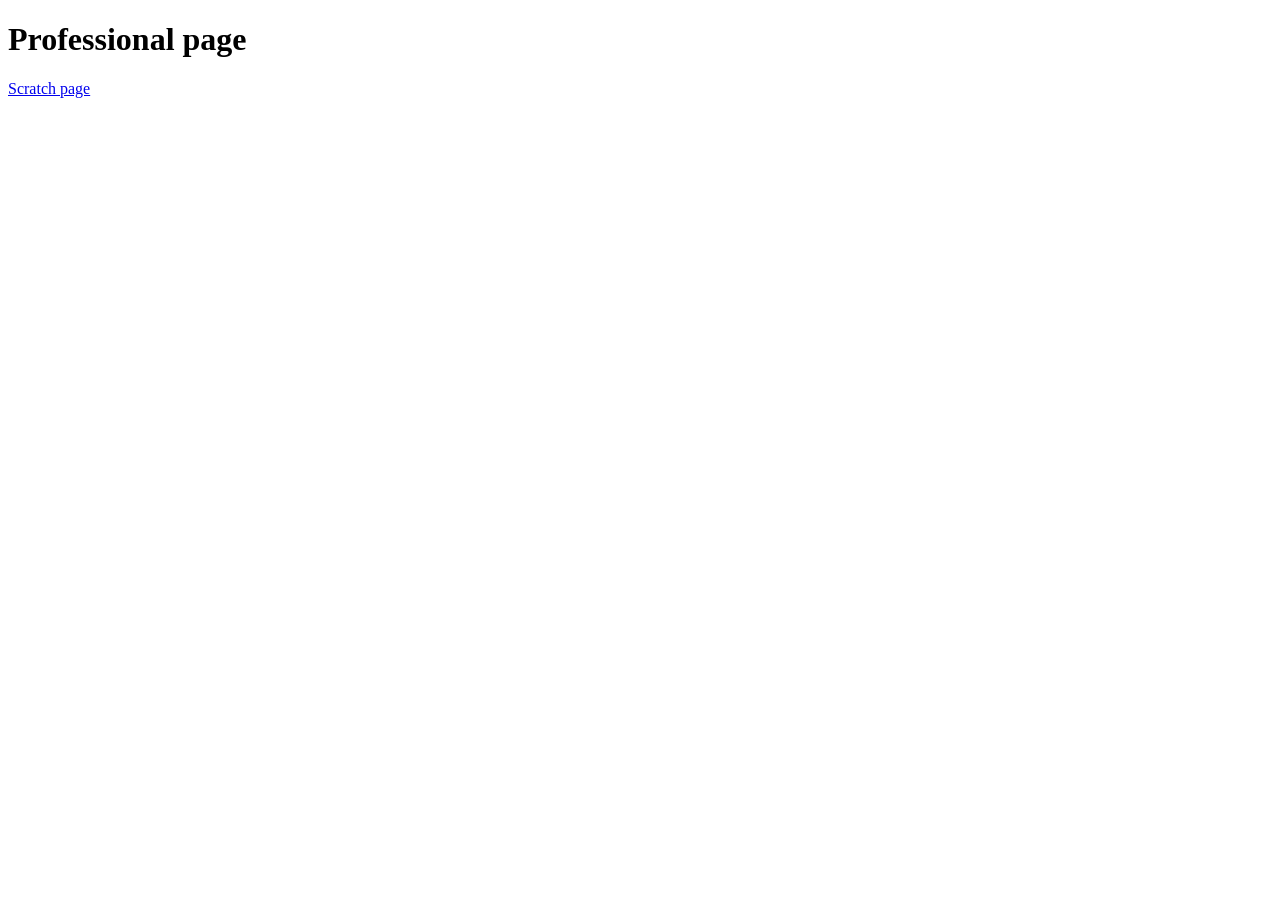
==== index.html @ d6252afb "First Commit" ====
<!DOCTYPE html>
<html lang="en">
<head>
    <meta charset="UTF-8">
    <meta name="viewport" content="width=device-width, initial-scale=1.0">
    <title>Document</title>
</head>
<body>
    <h1>Professional page</h1>
    <a href="scratch.html">Scratch page</a>
</body>
</html>
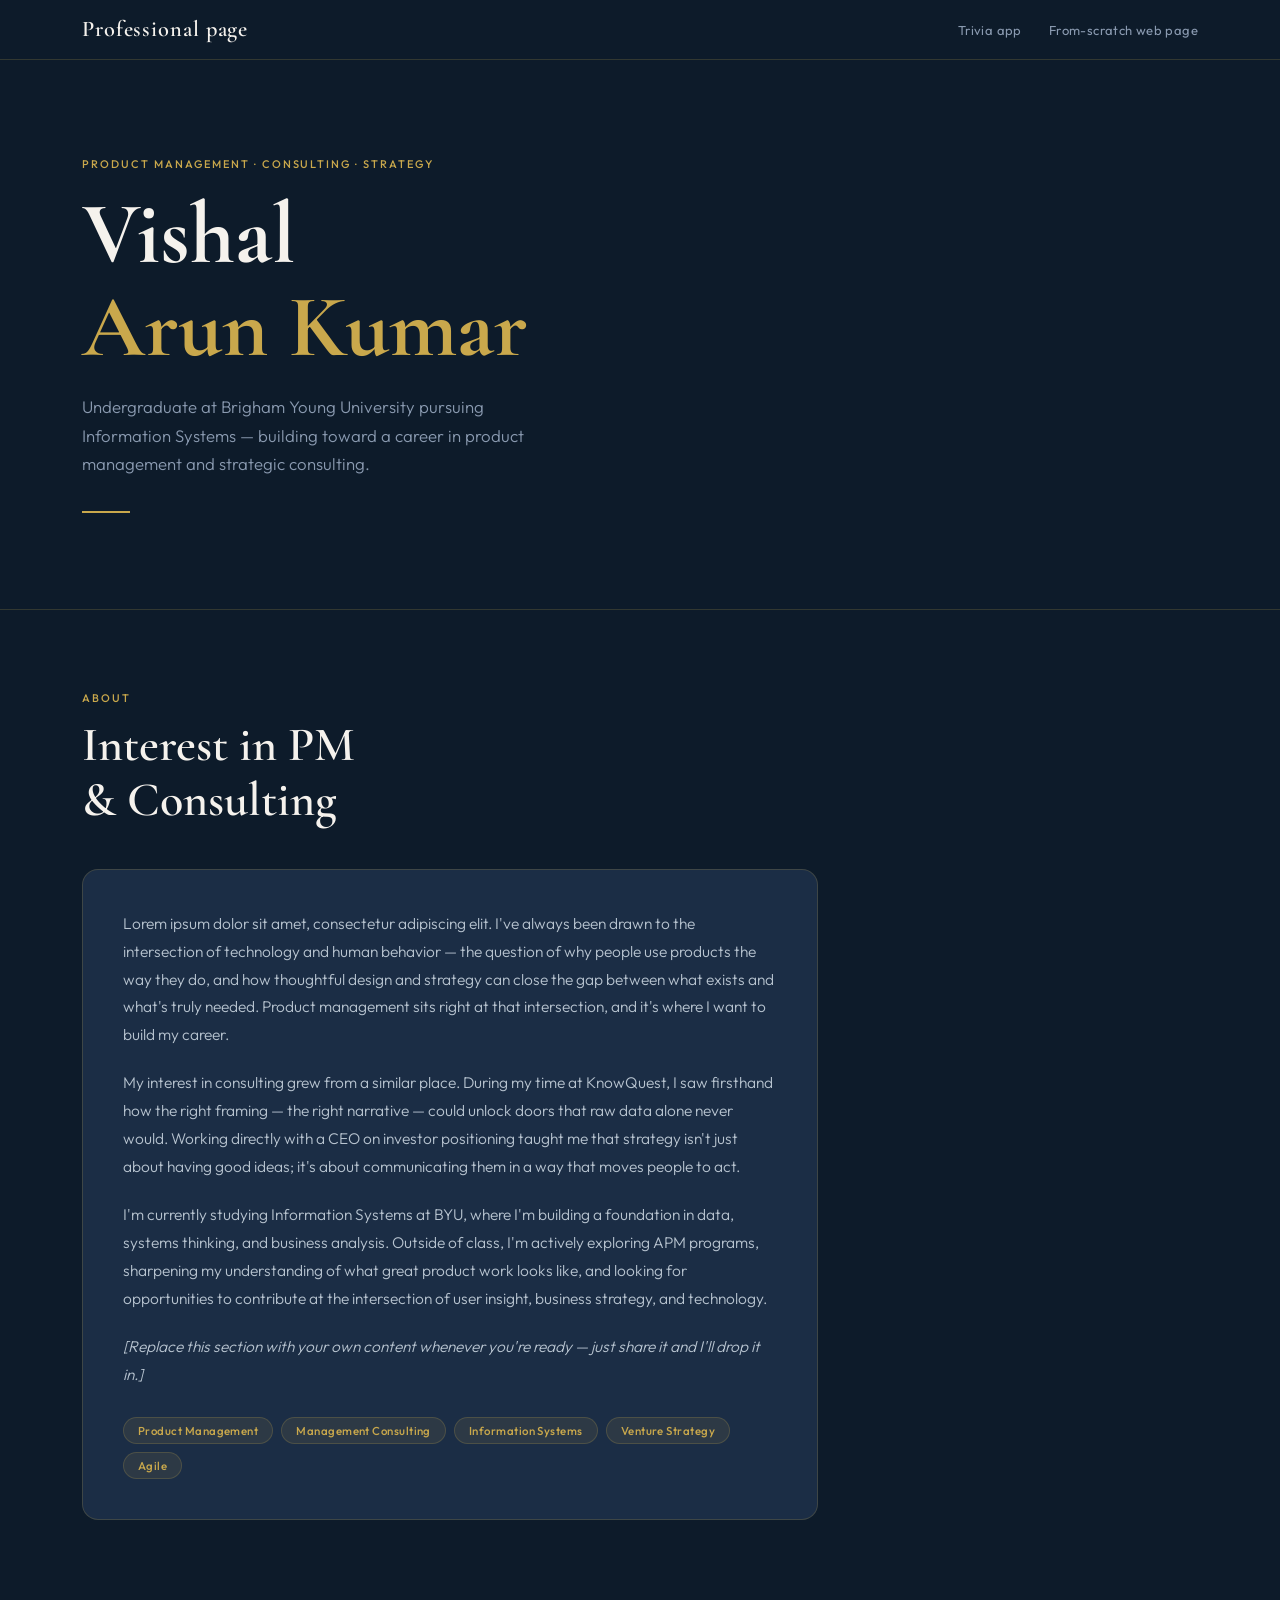
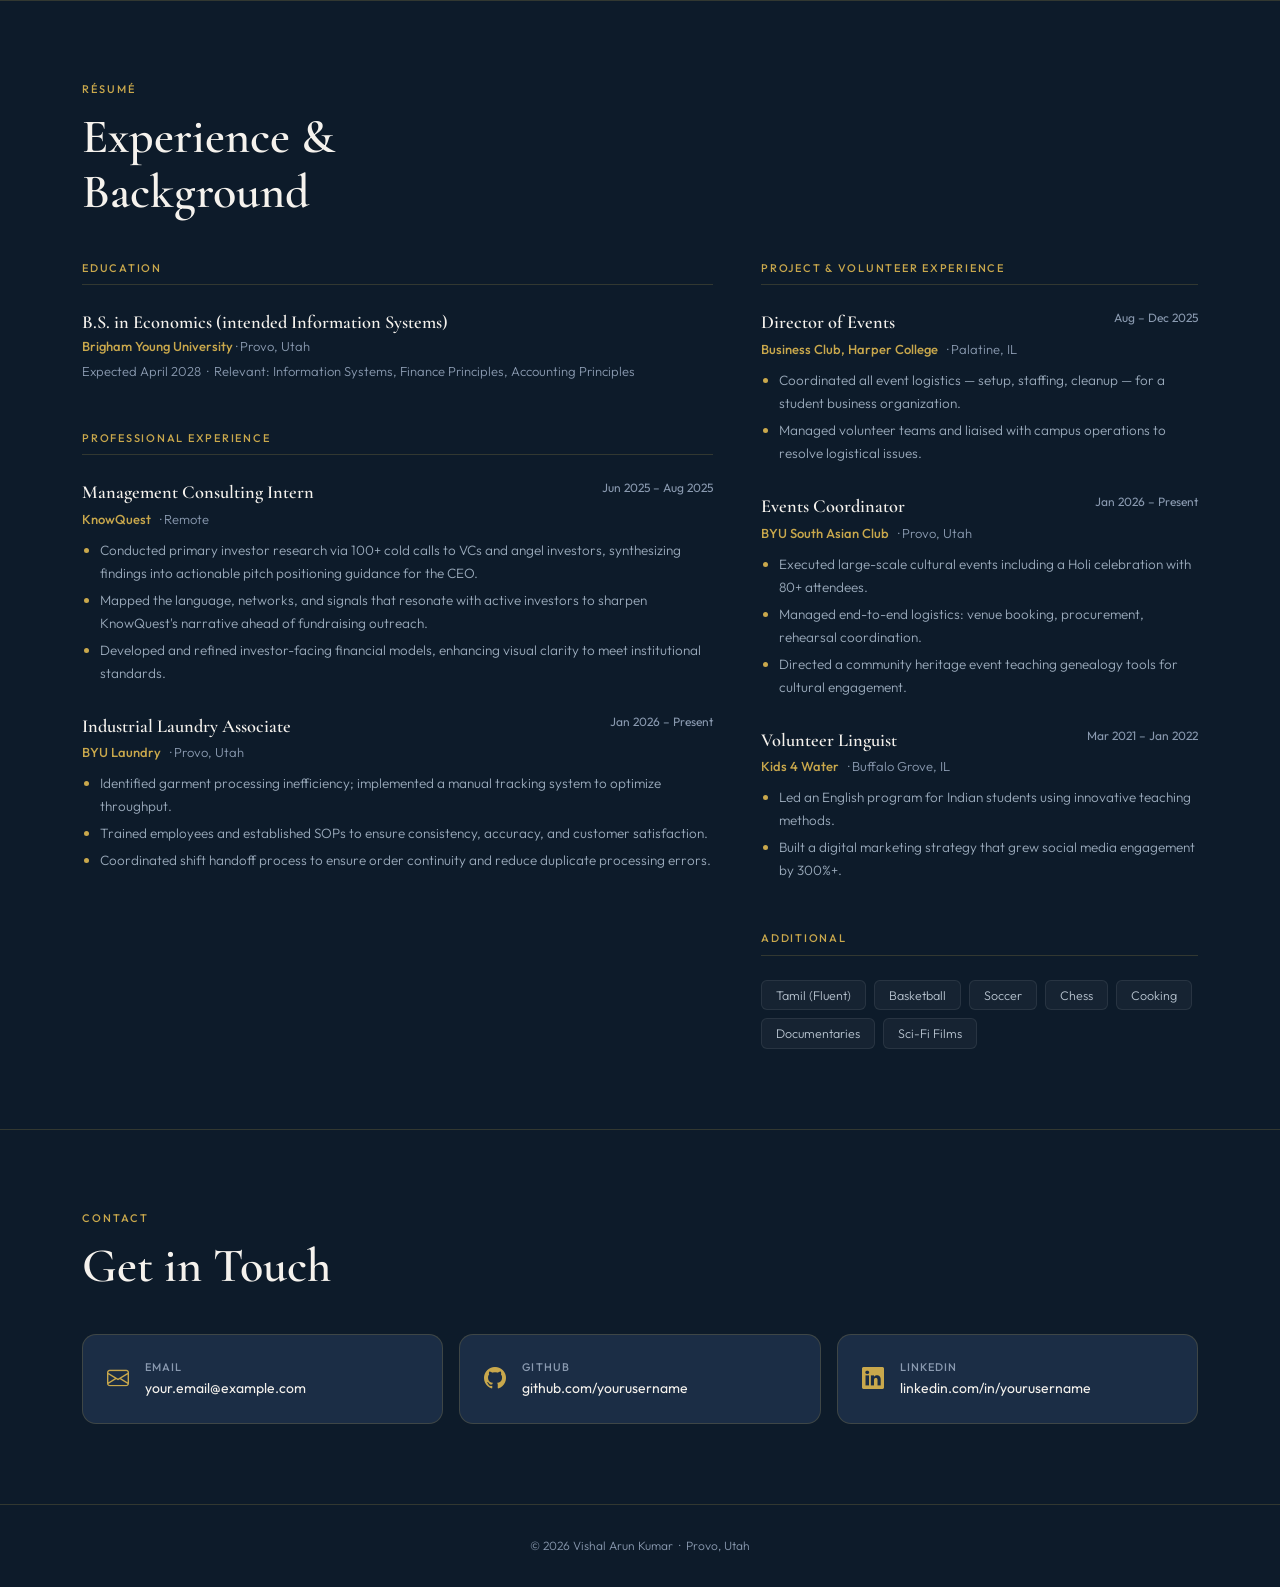
==== commit 6a241a15: "First Commit" ====
--- a/index.html
+++ b/index.html
@@ -3,10 +3,230 @@
 <head>
     <meta charset="UTF-8">
     <meta name="viewport" content="width=device-width, initial-scale=1.0">
-    <title>Document</title>
+    <title>Vishal Arun Kumar</title>
+
+    <!-- Bootstrap 5 -->
+    <link href="https://cdn.jsdelivr.net/npm/bootstrap@5.3.3/dist/css/bootstrap.min.css" rel="stylesheet">
+    <!-- Bootstrap Icons -->
+    <link href="https://cdn.jsdelivr.net/npm/bootstrap-icons@1.11.3/font/bootstrap-icons.min.css" rel="stylesheet">
+    <!-- Google Fonts -->
+    <link href="https://fonts.googleapis.com/css2?family=Cormorant+Garamond:wght@400;600;700&family=Outfit:wght@300;400;500&display=swap" rel="stylesheet">
+    <!-- CSS -->
+    <link rel="stylesheet" href="index.css">
+
 </head>
 <body>
-    <h1>Professional page</h1>
-    <a href="scratch.html">Scratch page</a>
+
+    <!-- HEADER -->
+    <header>
+        <div class="container d-flex align-items-center justify-content-between">
+            <h1>Professional page</h1>
+            <nav>
+                <a href="cake-trivia.html">Trivia app</a>
+                <a href="scratch.html">From-scratch web page</a>
+            </nav>
+        </div>
+    </header>
+
+    <!-- HERO -->
+    <div class="hero">
+        <div class="container">
+            <div class="hero-eyebrow">Product Management · Consulting · Strategy</div>
+            <div class="hero-name">Vishal<br><span>Arun Kumar</span></div>
+            <p class="hero-sub">Undergraduate at Brigham Young University pursuing Information Systems — building toward a career in product management and strategic consulting.</p>
+            <div class="hero-divider"></div>
+        </div>
+    </div>
+
+    <!-- SECTION 1: ABOUT -->
+    <section id="about">
+        <div class="container">
+            <div class="section-label">About</div>
+            <div class="section-title">Interest in PM<br>&amp; Consulting</div>
+            <div class="row">
+                <div class="col-lg-8">
+                    <div class="about-card">
+                        <p>
+                            Lorem ipsum dolor sit amet, consectetur adipiscing elit. I've always been drawn to the intersection of technology and human behavior — the question of why people use products the way they do, and how thoughtful design and strategy can close the gap between what exists and what's truly needed. Product management sits right at that intersection, and it's where I want to build my career.
+                        </p>
+                        <p>
+                            My interest in consulting grew from a similar place. During my time at KnowQuest, I saw firsthand how the right framing — the right narrative — could unlock doors that raw data alone never would. Working directly with a CEO on investor positioning taught me that strategy isn't just about having good ideas; it's about communicating them in a way that moves people to act.
+                        </p>
+                        <p>
+                            I'm currently studying Information Systems at BYU, where I'm building a foundation in data, systems thinking, and business analysis. Outside of class, I'm actively exploring APM programs, sharpening my understanding of what great product work looks like, and looking for opportunities to contribute at the intersection of user insight, business strategy, and technology.
+                        </p>
+                        <p>
+                            <em>[Replace this section with your own content whenever you're ready — just share it and I'll drop it in.]</em>
+                        </p>
+                        <div class="tag-row">
+                            <span class="tag">Product Management</span>
+                            <span class="tag">Management Consulting</span>
+                            <span class="tag">Information Systems</span>
+                            <span class="tag">Venture Strategy</span>
+                            <span class="tag">Agile</span>
+                        </div>
+                    </div>
+                </div>
+            </div>
+        </div>
+    </section>
+
+    <!-- SECTION 2: RESUME -->
+    <section id="resume">
+        <div class="container">
+            <div class="section-label">Résumé</div>
+            <div class="section-title">Experience &amp;<br>Background</div>
+
+            <div class="row g-5">
+                <!-- LEFT COLUMN -->
+                <div class="col-lg-7">
+
+                    <!-- Education -->
+                    <div class="resume-block">
+                        <div class="resume-section-title">Education</div>
+                        <div class="resume-item">
+                            <div class="edu-degree">B.S. in Economics (intended Information Systems)</div>
+                            <div class="edu-school">Brigham Young University <span style="color:var(--muted);font-weight:300;">· Provo, Utah</span></div>
+                            <div class="edu-details">Expected April 2028 &nbsp;·&nbsp; Relevant: Information Systems, Finance Principles, Accounting Principles</div>
+                        </div>
+                    </div>
+
+                    <!-- Professional Experience -->
+                    <div class="resume-block">
+                        <div class="resume-section-title">Professional Experience</div>
+
+                        <div class="resume-item">
+                            <div class="resume-item-header">
+                                <div class="resume-role">Management Consulting Intern</div>
+                                <div class="resume-date">Jun 2025 – Aug 2025</div>
+                            </div>
+                            <div class="resume-org">KnowQuest <span>· Remote</span></div>
+                            <ul>
+                                <li>Conducted primary investor research via 100+ cold calls to VCs and angel investors, synthesizing findings into actionable pitch positioning guidance for the CEO.</li>
+                                <li>Mapped the language, networks, and signals that resonate with active investors to sharpen KnowQuest's narrative ahead of fundraising outreach.</li>
+                                <li>Developed and refined investor-facing financial models, enhancing visual clarity to meet institutional standards.</li>
+                            </ul>
+                        </div>
+
+                        <div class="resume-item">
+                            <div class="resume-item-header">
+                                <div class="resume-role">Industrial Laundry Associate</div>
+                                <div class="resume-date">Jan 2026 – Present</div>
+                            </div>
+                            <div class="resume-org">BYU Laundry <span>· Provo, Utah</span></div>
+                            <ul>
+                                <li>Identified garment processing inefficiency; implemented a manual tracking system to optimize throughput.</li>
+                                <li>Trained employees and established SOPs to ensure consistency, accuracy, and customer satisfaction.</li>
+                                <li>Coordinated shift handoff process to ensure order continuity and reduce duplicate processing errors.</li>
+                            </ul>
+                        </div>
+                    </div>
+
+                </div>
+
+                <!-- RIGHT COLUMN -->
+                <div class="col-lg-5">
+
+                    <!-- Volunteer & Projects -->
+                    <div class="resume-block">
+                        <div class="resume-section-title">Project &amp; Volunteer Experience</div>
+
+                        <div class="resume-item">
+                            <div class="resume-item-header">
+                                <div class="resume-role">Director of Events</div>
+                                <div class="resume-date">Aug – Dec 2025</div>
+                            </div>
+                            <div class="resume-org">Business Club, Harper College <span>· Palatine, IL</span></div>
+                            <ul>
+                                <li>Coordinated all event logistics — setup, staffing, cleanup — for a student business organization.</li>
+                                <li>Managed volunteer teams and liaised with campus operations to resolve logistical issues.</li>
+                            </ul>
+                        </div>
+
+                        <div class="resume-item">
+                            <div class="resume-item-header">
+                                <div class="resume-role">Events Coordinator</div>
+                                <div class="resume-date">Jan 2026 – Present</div>
+                            </div>
+                            <div class="resume-org">BYU South Asian Club <span>· Provo, Utah</span></div>
+                            <ul>
+                                <li>Executed large-scale cultural events including a Holi celebration with 80+ attendees.</li>
+                                <li>Managed end-to-end logistics: venue booking, procurement, rehearsal coordination.</li>
+                                <li>Directed a community heritage event teaching genealogy tools for cultural engagement.</li>
+                            </ul>
+                        </div>
+
+                        <div class="resume-item">
+                            <div class="resume-item-header">
+                                <div class="resume-role">Volunteer Linguist</div>
+                                <div class="resume-date">Mar 2021 – Jan 2022</div>
+                            </div>
+                            <div class="resume-org">Kids 4 Water <span>· Buffalo Grove, IL</span></div>
+                            <ul>
+                                <li>Led an English program for Indian students using innovative teaching methods.</li>
+                                <li>Built a digital marketing strategy that grew social media engagement by 300%+.</li>
+                            </ul>
+                        </div>
+                    </div>
+
+                    <!-- Additional -->
+                    <div class="resume-block">
+                        <div class="resume-section-title">Additional</div>
+                        <div class="skills-grid">
+                            <span class="skill-pill">Tamil (Fluent)</span>
+                            <span class="skill-pill">Basketball</span>
+                            <span class="skill-pill">Soccer</span>
+                            <span class="skill-pill">Chess</span>
+                            <span class="skill-pill">Cooking</span>
+                            <span class="skill-pill">Documentaries</span>
+                            <span class="skill-pill">Sci-Fi Films</span>
+                        </div>
+                    </div>
+
+                </div>
+            </div>
+        </div>
+    </section>
+
+    <!-- SECTION 3: CONTACT -->
+    <section id="contact">
+        <div class="container">
+            <div class="section-label">Contact</div>
+            <div class="section-title">Get in Touch</div>
+            <div class="contact-grid">
+                <a href="mailto:your.email@example.com" class="contact-card">
+                    <div class="contact-icon"><i class="bi bi-envelope"></i></div>
+                    <div>
+                        <div class="contact-label">Email</div>
+                        <div class="contact-value">your.email@example.com</div>
+                    </div>
+                </a>
+                <a href="https://github.com/yourusername" target="_blank" class="contact-card">
+                    <div class="contact-icon"><i class="bi bi-github"></i></div>
+                    <div>
+                        <div class="contact-label">GitHub</div>
+                        <div class="contact-value">github.com/yourusername</div>
+                    </div>
+                </a>
+                <a href="https://linkedin.com/in/yourusername" target="_blank" class="contact-card">
+                    <div class="contact-icon"><i class="bi bi-linkedin"></i></div>
+                    <div>
+                        <div class="contact-label">LinkedIn</div>
+                        <div class="contact-value">linkedin.com/in/yourusername</div>
+                    </div>
+                </a>
+            </div>
+        </div>
+    </section>
+
+    <!-- FOOTER -->
+    <footer>
+        <div class="container">
+            &copy; 2026 Vishal Arun Kumar &nbsp;·&nbsp; Provo, Utah
+        </div>
+    </footer>
+
+    <!-- Bootstrap JS -->
+    <script src="https://cdn.jsdelivr.net/npm/bootstrap@5.3.3/dist/js/bootstrap.bundle.min.js"></script>
 </body>
 </html>
--- a/index.css
+++ b/index.css
@@ -0,0 +1,311 @@
+:root {
+    --navy: #0d1b2a;
+    --slate: #1b2d45;
+    --gold: #c9a84c;
+    --gold-light: #e8c97a;
+    --offwhite: #f5f2ed;
+    --muted: #8a9ab0;
+    --border: rgba(201,168,76,0.2);
+}
+
+* { box-sizing: border-box; }
+
+body {
+    background: var(--navy);
+    color: var(--offwhite);
+    font-family: 'Outfit', sans-serif;
+    font-weight: 300;
+}
+
+/* ── HEADER / NAV ── */
+header {
+    background: var(--navy);
+    border-bottom: 1px solid var(--border);
+    padding: 1rem 0;
+    position: sticky;
+    top: 0;
+    z-index: 100;
+    backdrop-filter: blur(8px);
+}
+
+header h1 {
+    font-family: 'Cormorant Garamond', serif;
+    font-size: 1.4rem;
+    font-weight: 600;
+    letter-spacing: 0.04em;
+    color: var(--offwhite);
+    margin: 0;
+}
+
+header nav a {
+    font-size: 13px;
+    font-weight: 400;
+    color: var(--muted);
+    text-decoration: none;
+    margin-left: 1.5rem;
+    letter-spacing: 0.03em;
+    transition: color 0.2s;
+}
+
+header nav a:hover { color: var(--gold); }
+
+/* ── HERO ── */
+.hero {
+    padding: 6rem 0 4rem;
+    border-bottom: 1px solid var(--border);
+}
+
+.hero-eyebrow {
+    font-size: 11px;
+    font-weight: 500;
+    letter-spacing: 0.18em;
+    text-transform: uppercase;
+    color: var(--gold);
+    margin-bottom: 1rem;
+}
+
+.hero-name {
+    font-family: 'Cormorant Garamond', serif;
+    font-size: clamp(3rem, 8vw, 5.5rem);
+    font-weight: 700;
+    line-height: 1.05;
+    color: var(--offwhite);
+    margin-bottom: 1.25rem;
+}
+
+.hero-name span { color: var(--gold); }
+
+.hero-sub {
+    font-size: 1.05rem;
+    color: var(--muted);
+    max-width: 480px;
+    line-height: 1.7;
+}
+
+.hero-divider {
+    width: 48px;
+    height: 2px;
+    background: var(--gold);
+    margin: 2rem 0;
+}
+
+/* ── SECTIONS ── */
+section {
+    padding: 5rem 0;
+    border-bottom: 1px solid var(--border);
+}
+
+.section-label {
+    font-size: 11px;
+    font-weight: 500;
+    letter-spacing: 0.18em;
+    text-transform: uppercase;
+    color: var(--gold);
+    margin-bottom: 0.75rem;
+}
+
+.section-title {
+    font-family: 'Cormorant Garamond', serif;
+    font-size: clamp(2rem, 5vw, 3rem);
+    font-weight: 600;
+    color: var(--offwhite);
+    margin-bottom: 2.5rem;
+    line-height: 1.15;
+}
+
+/* ── ABOUT ── */
+.about-card {
+    background: var(--slate);
+    border: 1px solid var(--border);
+    border-radius: 16px;
+    padding: 2.5rem;
+}
+
+.about-card p {
+    color: #b8c4d0;
+    line-height: 1.8;
+    font-size: 0.97rem;
+    margin-bottom: 1.25rem;
+}
+
+.about-card p:last-child { margin-bottom: 0; }
+
+.tag-row { display: flex; flex-wrap: wrap; gap: 8px; margin-top: 1.75rem; }
+
+.tag {
+    font-size: 11.5px;
+    font-weight: 500;
+    letter-spacing: 0.04em;
+    color: var(--gold);
+    background: rgba(201,168,76,0.1);
+    border: 1px solid var(--border);
+    border-radius: 20px;
+    padding: 4px 14px;
+}
+
+/* ── RESUME ── */
+.resume-block { margin-bottom: 3rem; }
+
+.resume-block:last-child { margin-bottom: 0; }
+
+.resume-section-title {
+    font-size: 11px;
+    font-weight: 500;
+    letter-spacing: 0.16em;
+    text-transform: uppercase;
+    color: var(--gold);
+    border-bottom: 1px solid var(--border);
+    padding-bottom: 0.5rem;
+    margin-bottom: 1.5rem;
+}
+
+.resume-item { margin-bottom: 1.75rem; }
+.resume-item:last-child { margin-bottom: 0; }
+
+.resume-item-header {
+    display: flex;
+    justify-content: space-between;
+    align-items: flex-start;
+    flex-wrap: wrap;
+    gap: 4px;
+    margin-bottom: 0.2rem;
+}
+
+.resume-role {
+    font-family: 'Cormorant Garamond', serif;
+    font-size: 1.15rem;
+    font-weight: 600;
+    color: var(--offwhite);
+}
+
+.resume-date {
+    font-size: 12px;
+    color: var(--muted);
+    font-weight: 400;
+    white-space: nowrap;
+}
+
+.resume-org {
+    font-size: 13px;
+    color: var(--gold);
+    font-weight: 500;
+    margin-bottom: 0.6rem;
+}
+
+.resume-org span {
+    color: var(--muted);
+    font-weight: 300;
+    margin-left: 6px;
+}
+
+.resume-item ul {
+    padding-left: 1.1rem;
+    margin: 0;
+}
+
+.resume-item ul li {
+    font-size: 13.5px;
+    color: #9aaabb;
+    line-height: 1.7;
+    margin-bottom: 4px;
+}
+
+.resume-item ul li::marker { color: var(--gold); }
+
+.edu-degree {
+    font-family: 'Cormorant Garamond', serif;
+    font-size: 1.15rem;
+    font-weight: 600;
+    color: var(--offwhite);
+}
+
+.edu-school {
+    font-size: 13px;
+    color: var(--gold);
+    font-weight: 500;
+    margin-bottom: 0.35rem;
+}
+
+.edu-details {
+    font-size: 13px;
+    color: var(--muted);
+}
+
+.skills-grid {
+    display: flex;
+    flex-wrap: wrap;
+    gap: 8px;
+}
+
+.skill-pill {
+    font-size: 12.5px;
+    color: #b8c4d0;
+    background: rgba(255,255,255,0.04);
+    border: 1px solid rgba(255,255,255,0.08);
+    border-radius: 6px;
+    padding: 5px 14px;
+}
+
+/* ── CONTACT ── */
+.contact-grid {
+    display: grid;
+    grid-template-columns: repeat(auto-fit, minmax(220px, 1fr));
+    gap: 1rem;
+}
+
+.contact-card {
+    background: var(--slate);
+    border: 1px solid var(--border);
+    border-radius: 14px;
+    padding: 1.5rem;
+    text-decoration: none;
+    transition: border-color 0.2s, transform 0.2s;
+    display: flex;
+    align-items: center;
+    gap: 1rem;
+}
+
+.contact-card:hover {
+    border-color: var(--gold);
+    transform: translateY(-3px);
+}
+
+.contact-icon {
+    font-size: 22px;
+    color: var(--gold);
+    flex-shrink: 0;
+}
+
+.contact-label {
+    font-size: 11px;
+    text-transform: uppercase;
+    letter-spacing: 0.1em;
+    color: var(--muted);
+    font-weight: 500;
+    margin-bottom: 3px;
+}
+
+.contact-value {
+    font-size: 14px;
+    color: var(--offwhite);
+    font-weight: 400;
+}
+
+/* ── FOOTER ── */
+footer {
+    padding: 2rem 0;
+    text-align: center;
+    font-size: 12px;
+    color: var(--muted);
+}
+
+/* ── ANIMATIONS ── */
+@keyframes fadeUp {
+    from { opacity: 0; transform: translateY(20px); }
+    to   { opacity: 1; transform: translateY(0); }
+}
+
+.hero-eyebrow { animation: fadeUp 0.5s ease both; }
+.hero-name    { animation: fadeUp 0.5s 0.1s ease both; }
+.hero-sub     { animation: fadeUp 0.5s 0.2s ease both; }
+.hero-divider { animation: fadeUp 0.5s 0.3s ease both; }
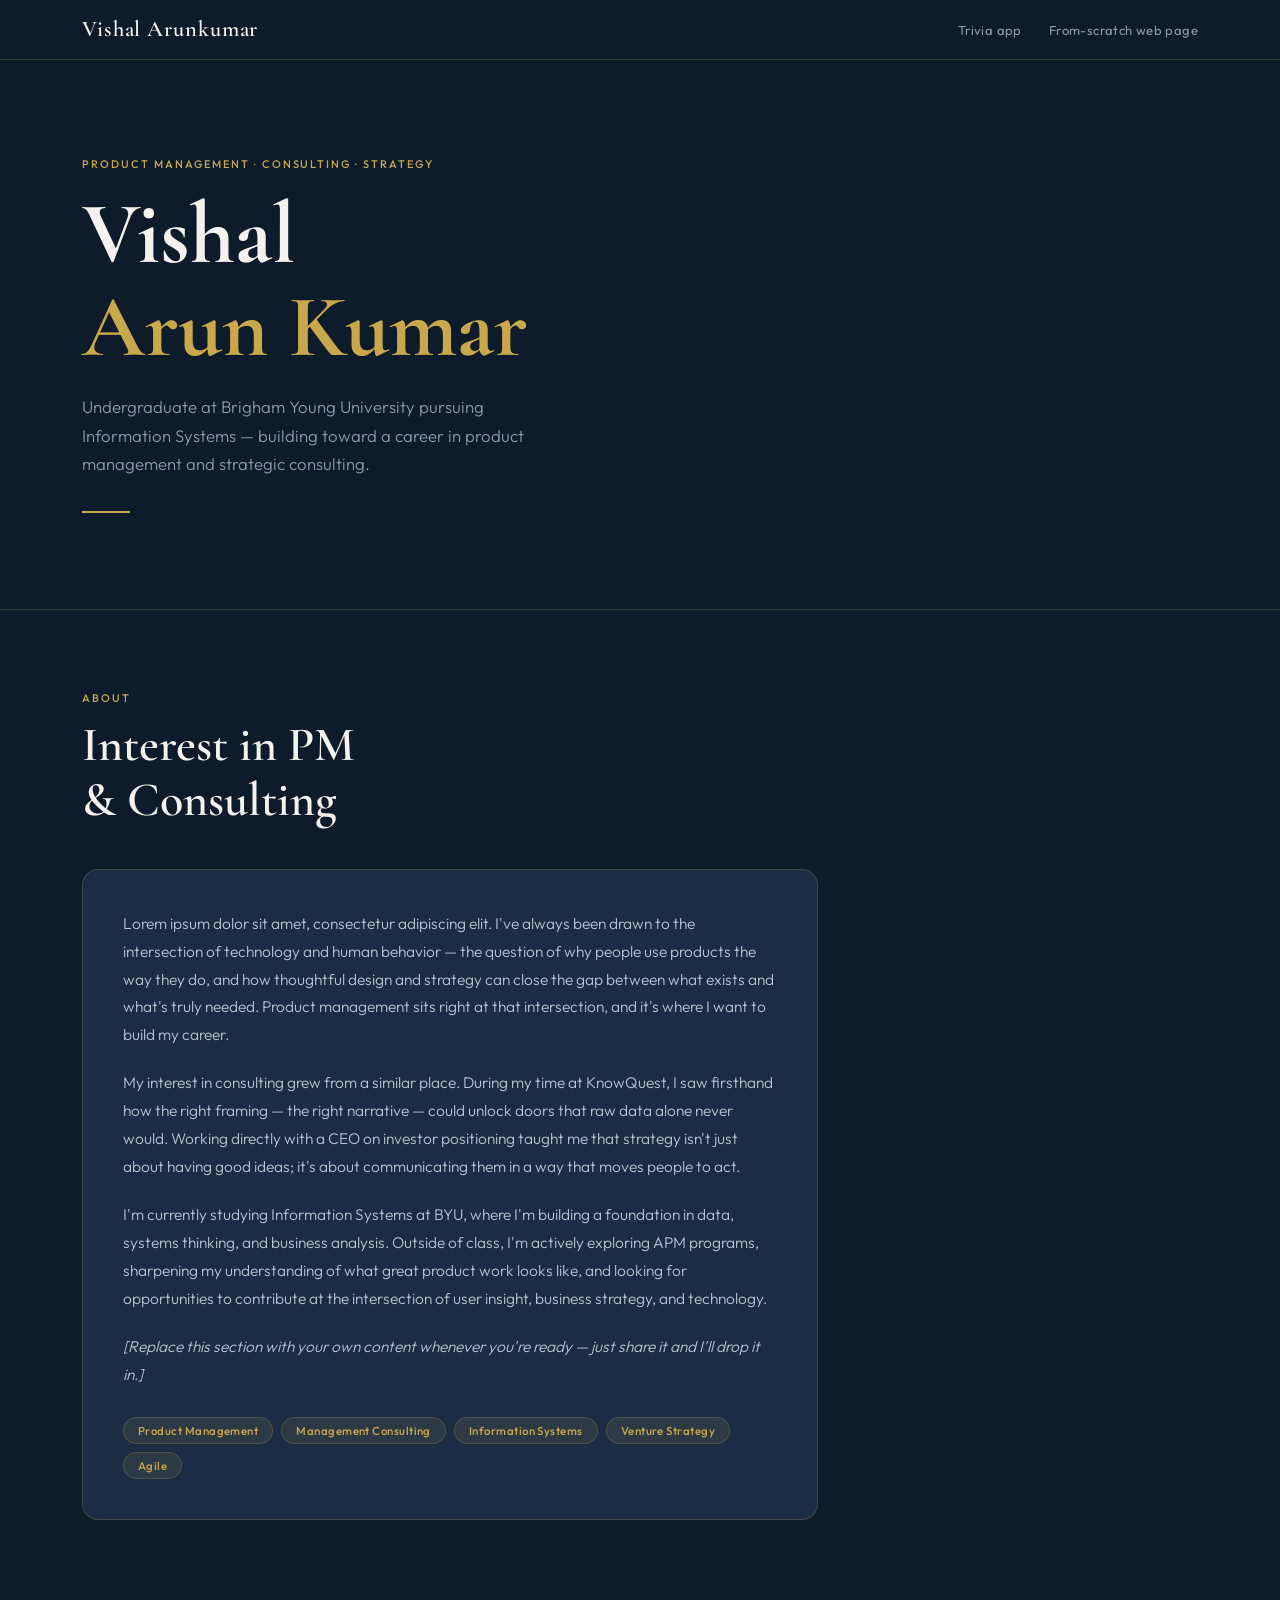
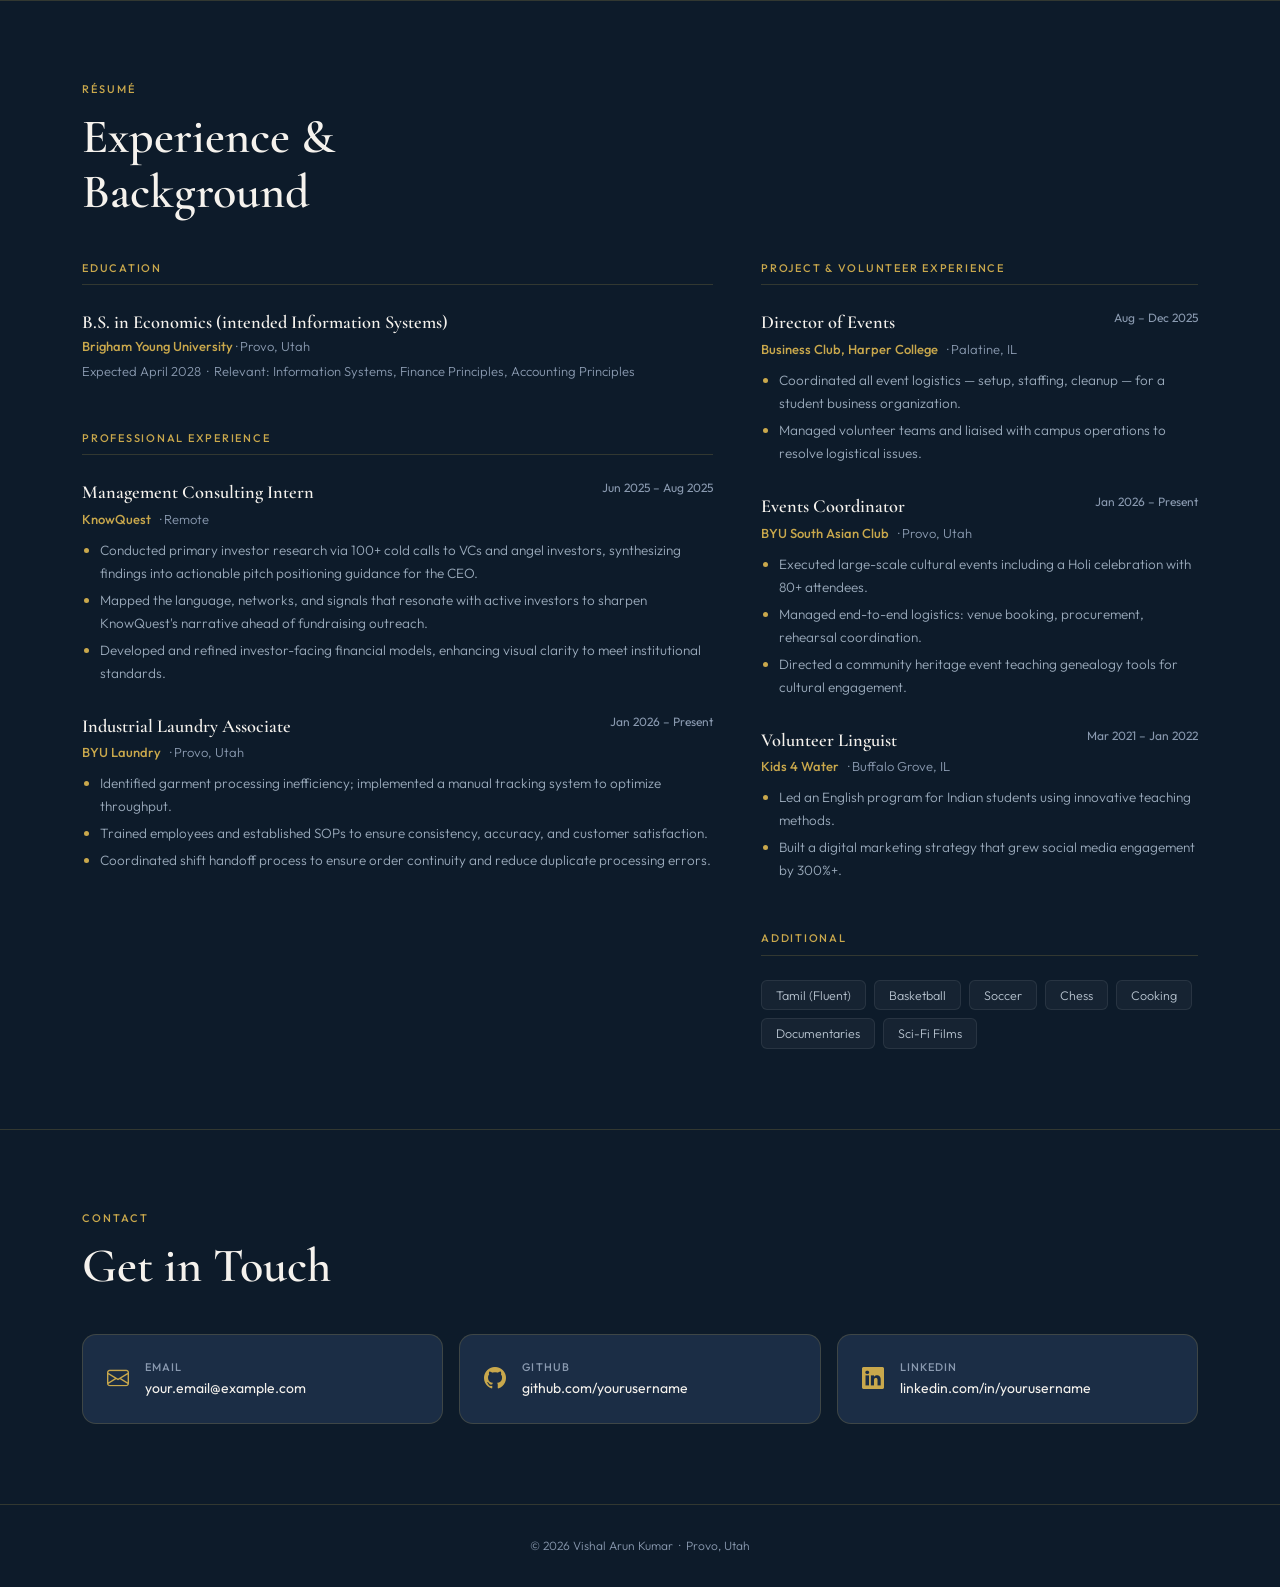
==== commit c7ac2c61: "changed heading on professional page" ====
--- a/index.html
+++ b/index.html
@@ -20,7 +20,7 @@
     <!-- HEADER -->
     <header>
         <div class="container d-flex align-items-center justify-content-between">
-            <h1>Professional page</h1>
+            <h1>Vishal Arunkumar</h1>
             <nav>
                 <a href="cake-trivia.html">Trivia app</a>
                 <a href="scratch.html">From-scratch web page</a>
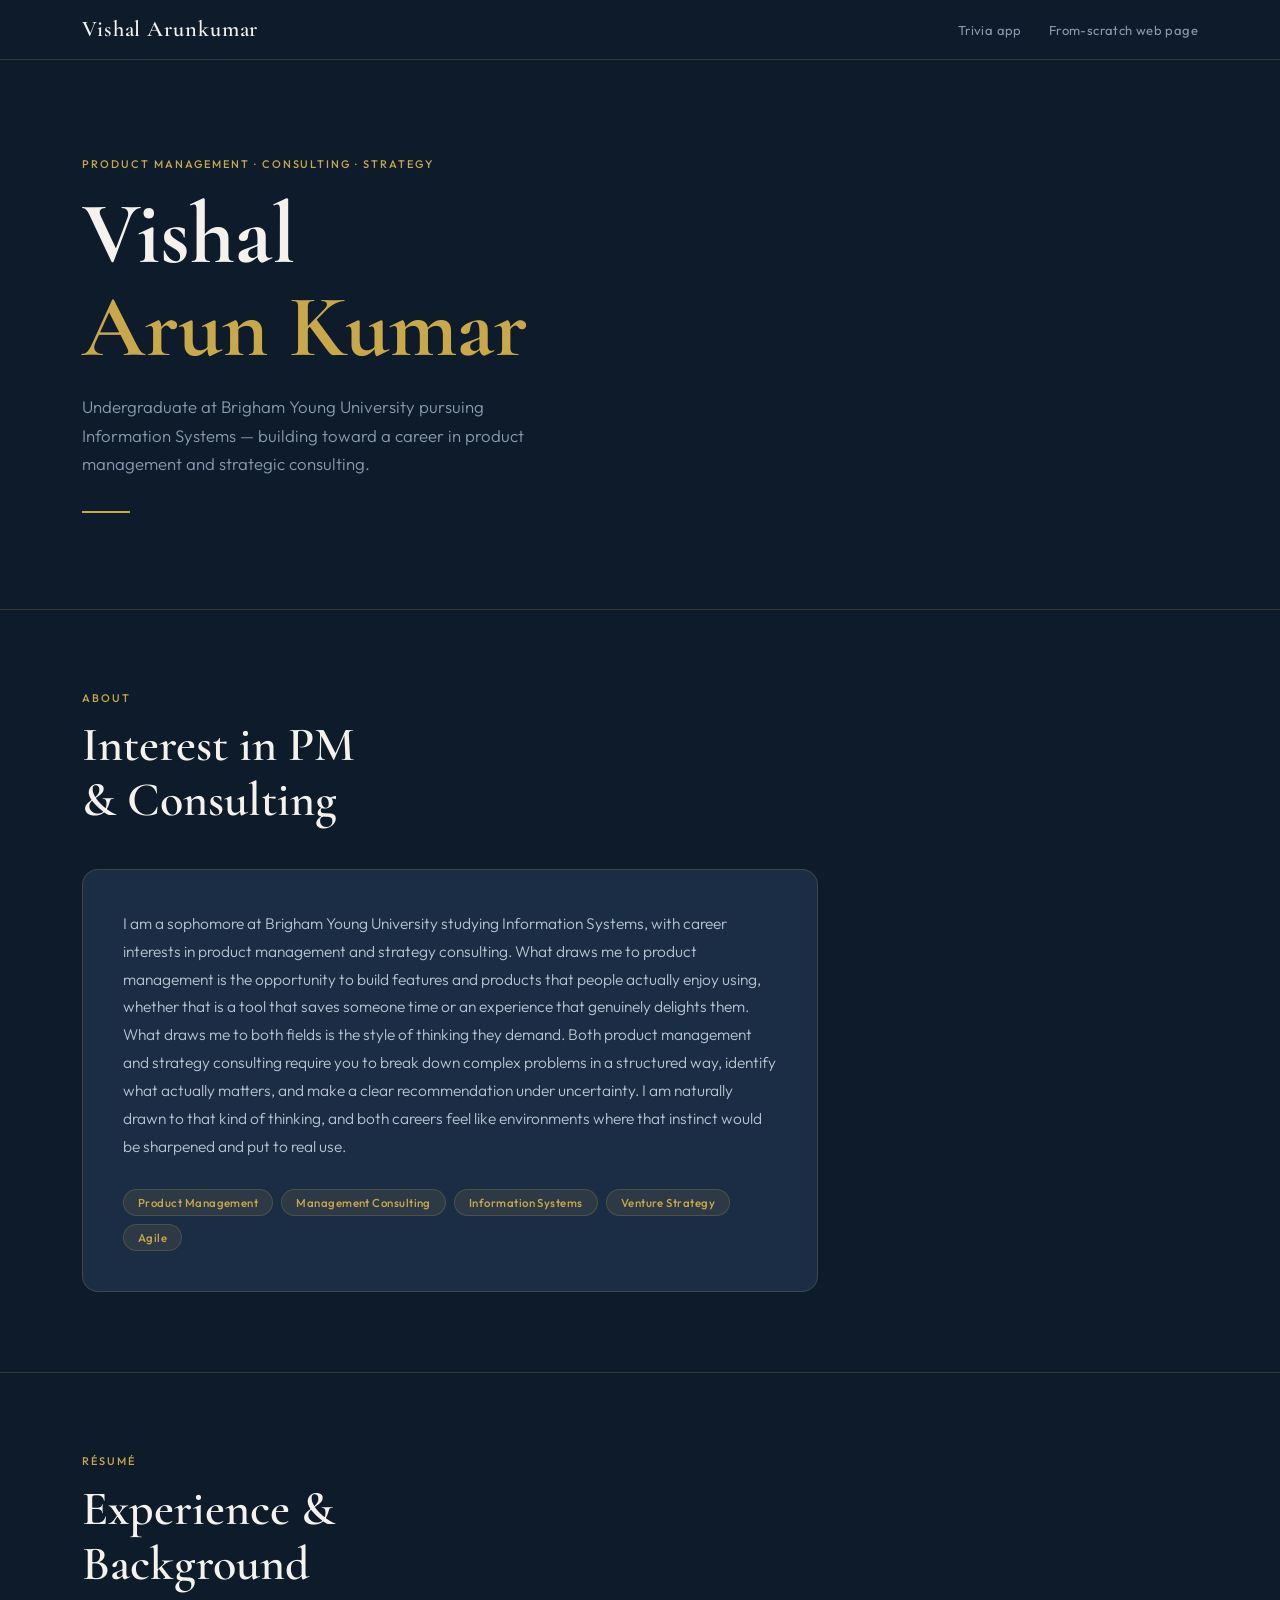
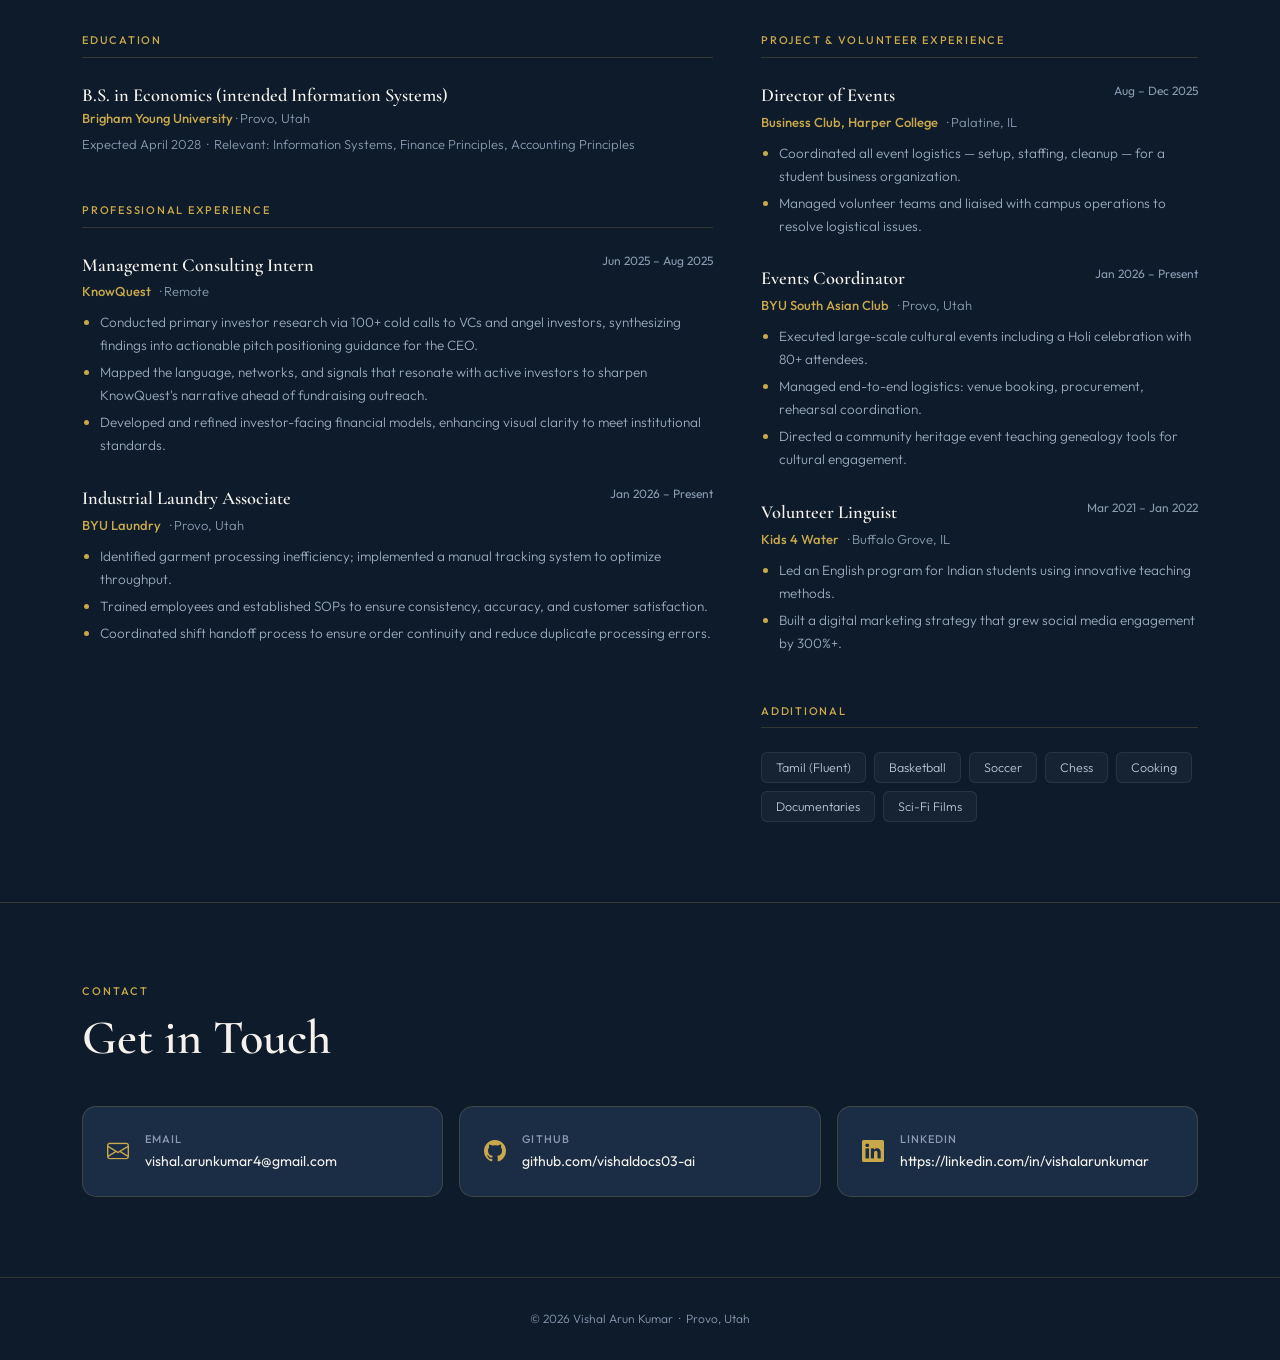
==== commit d2c10cc0: "Third Commit" ====
--- a/index.html
+++ b/index.html
@@ -46,17 +46,8 @@
             <div class="row">
                 <div class="col-lg-8">
                     <div class="about-card">
-                        <p>
-                            Lorem ipsum dolor sit amet, consectetur adipiscing elit. I've always been drawn to the intersection of technology and human behavior — the question of why people use products the way they do, and how thoughtful design and strategy can close the gap between what exists and what's truly needed. Product management sits right at that intersection, and it's where I want to build my career.
-                        </p>
-                        <p>
-                            My interest in consulting grew from a similar place. During my time at KnowQuest, I saw firsthand how the right framing — the right narrative — could unlock doors that raw data alone never would. Working directly with a CEO on investor positioning taught me that strategy isn't just about having good ideas; it's about communicating them in a way that moves people to act.
-                        </p>
-                        <p>
-                            I'm currently studying Information Systems at BYU, where I'm building a foundation in data, systems thinking, and business analysis. Outside of class, I'm actively exploring APM programs, sharpening my understanding of what great product work looks like, and looking for opportunities to contribute at the intersection of user insight, business strategy, and technology.
-                        </p>
-                        <p>
-                            <em>[Replace this section with your own content whenever you're ready — just share it and I'll drop it in.]</em>
+                        <p>I am a sophomore at Brigham Young University studying Information Systems, with career interests in product management and strategy consulting. What draws me to product management is the opportunity to build features and products that people actually enjoy using, whether that is a tool that saves someone time or an experience that genuinely delights them. What draws me to both fields is the style of thinking they demand. Both product management and strategy consulting require you to break down complex problems in a structured way, identify what actually matters, and make a clear recommendation under uncertainty. I am naturally drawn to that kind of thinking, and both careers feel like environments where that instinct would be sharpened and put to real use.
+                            
                         </p>
                         <div class="tag-row">
                             <span class="tag">Product Management</span>
@@ -194,25 +185,25 @@
             <div class="section-label">Contact</div>
             <div class="section-title">Get in Touch</div>
             <div class="contact-grid">
-                <a href="mailto:your.email@example.com" class="contact-card">
+                <a href="mailto:vishal.arunkumar4@gmail.com" class="contact-card">
                     <div class="contact-icon"><i class="bi bi-envelope"></i></div>
                     <div>
                         <div class="contact-label">Email</div>
-                        <div class="contact-value">your.email@example.com</div>
+                        <div class="contact-value">vishal.arunkumar4@gmail.com</div>
                     </div>
                 </a>
-                <a href="https://github.com/yourusername" target="_blank" class="contact-card">
+                <a href="https://github.com/vishaldocs03-ai" target="_blank" class="contact-card">
                     <div class="contact-icon"><i class="bi bi-github"></i></div>
                     <div>
                         <div class="contact-label">GitHub</div>
-                        <div class="contact-value">github.com/yourusername</div>
+                        <div class="contact-value">github.com/vishaldocs03-ai</div>
                     </div>
                 </a>
-                <a href="https://linkedin.com/in/yourusername" target="_blank" class="contact-card">
+                <a href="https://linkedin.com/in/vishalarunkumar" target="_blank" class="contact-card">
                     <div class="contact-icon"><i class="bi bi-linkedin"></i></div>
                     <div>
                         <div class="contact-label">LinkedIn</div>
-                        <div class="contact-value">linkedin.com/in/yourusername</div>
+                        <div class="contact-value">https://linkedin.com/in/vishalarunkumar</div>
                     </div>
                 </a>
             </div>
